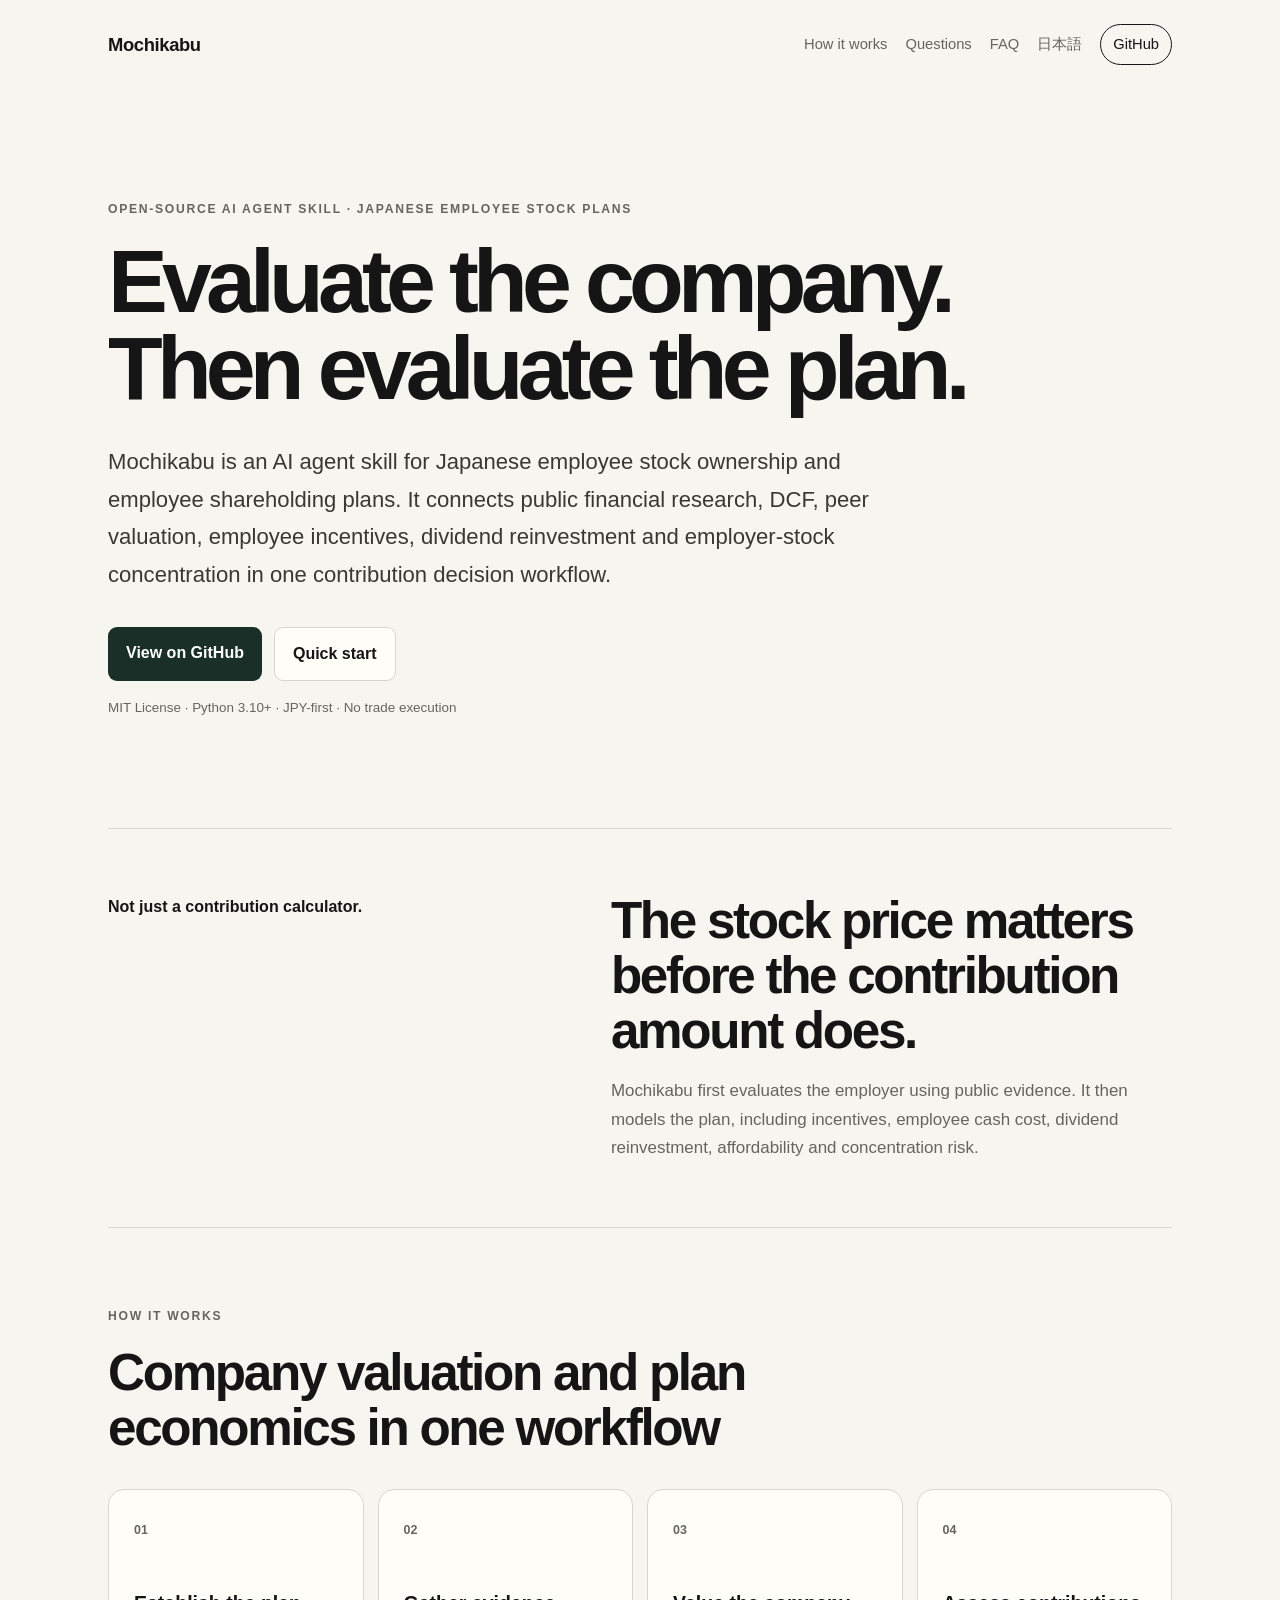
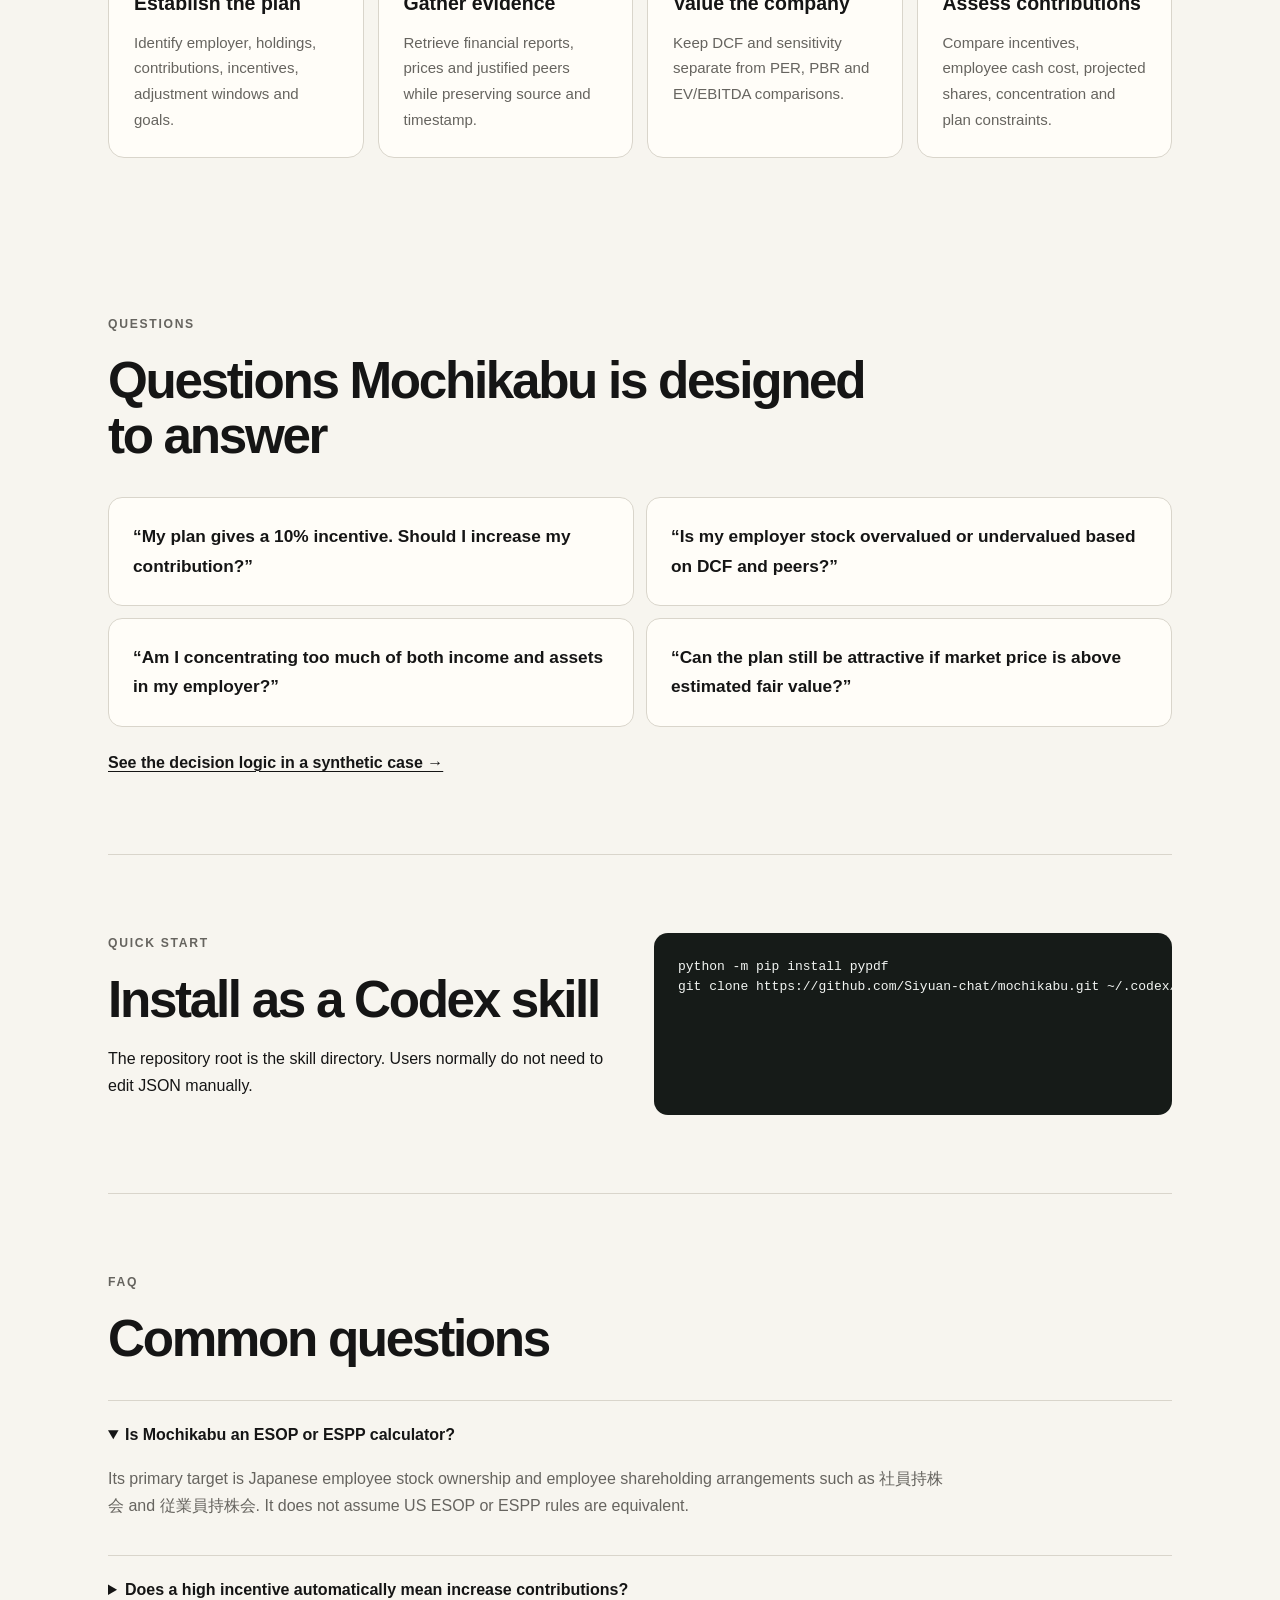
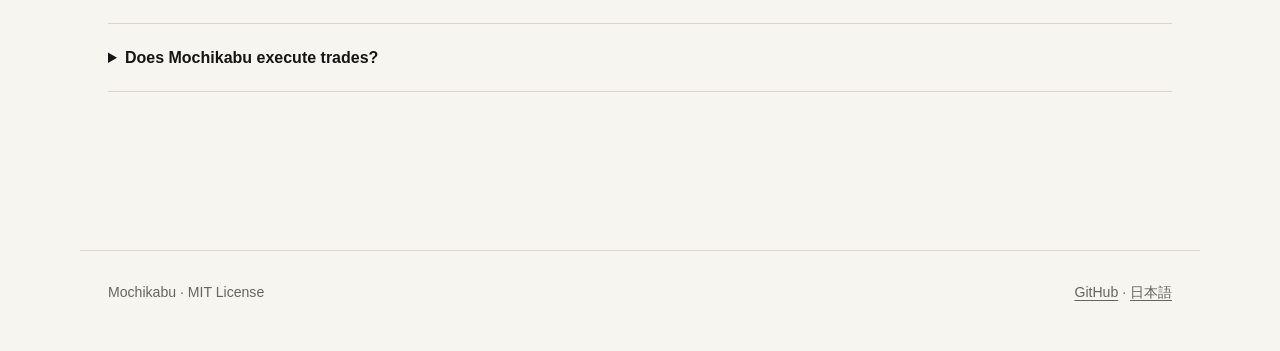
==== docs/en.html @ fea3e165 "docs: add SEO/GEO landing site and synthetic case study" ====
<!doctype html>
<html lang="en">
<head>
<meta charset="utf-8">
<meta name="viewport" content="width=device-width,initial-scale=1">
<title>Mochikabu — AI Agent Skill for Japanese Employee Stock Ownership Plans</title>
<meta name="description" content="Open-source AI agent skill for Japanese employee stock ownership and employee shareholding plans: DCF valuation, peer comparison, incentives, concentration risk and contribution planning.">
<meta name="robots" content="index,follow,max-snippet:-1">
<link rel="canonical" href="https://siyuan-chat.github.io/mochikabu/en.html">
<link rel="alternate" hreflang="ja" href="https://siyuan-chat.github.io/mochikabu/">
<link rel="alternate" hreflang="en" href="https://siyuan-chat.github.io/mochikabu/en.html">
<link rel="stylesheet" href="./style.css">
<meta property="og:type" content="website">
<meta property="og:title" content="Mochikabu — AI Agent Skill for Japanese Employee Stock Ownership Plans">
<meta property="og:description" content="Evaluate the company first, then evaluate the employee stock plan.">
<script type="application/ld+json">{"@context":"https://schema.org","@type":"SoftwareApplication","name":"Mochikabu","description":"Open-source AI agent skill for Japanese employee stock ownership and employee shareholding plans.","applicationCategory":"FinanceApplication","operatingSystem":"Cross-platform","softwareRequirements":"Python 3.10+","isAccessibleForFree":true,"offers":{"@type":"Offer","price":"0","priceCurrency":"JPY"},"license":"https://opensource.org/license/mit","codeRepository":"https://github.com/Siyuan-chat/mochikabu","url":"https://siyuan-chat.github.io/mochikabu/en.html","inLanguage":["en","ja"]}</script>
</head>
<body>
<header class="site-header">
<a class="brand" href="./">Mochikabu</a>
<nav>
<a href="#how">How it works</a>
<a href="#questions">Questions</a>
<a href="#faq">FAQ</a>
<a href="./">日本語</a>
<a class="nav-cta" href="https://github.com/Siyuan-chat/mochikabu">GitHub</a>
</nav>
</header>
<main>
<section class="hero">
<p class="eyebrow">OPEN-SOURCE AI AGENT SKILL · JAPANESE EMPLOYEE STOCK PLANS</p>
<h1>Evaluate the company.<br>Then evaluate the plan.</h1>
<p class="lead">Mochikabu is an AI agent skill for Japanese employee stock ownership and employee shareholding plans. It connects public financial research, DCF, peer valuation, employee incentives, dividend reinvestment and employer-stock concentration in one contribution decision workflow.</p>
<div class="actions">
<a class="button primary" href="https://github.com/Siyuan-chat/mochikabu">View on GitHub</a>
<a class="button secondary" href="#quickstart">Quick start</a>
</div>
<p class="micro">MIT License · Python 3.10+ · JPY-first · No trade execution</p>
</section>
<section class="statement">
<p class="kicker">Not just a contribution calculator.</p>
<div>
<h2>The stock price matters before the contribution amount does.</h2>
<p>Mochikabu first evaluates the employer using public evidence. It then models the plan, including incentives, employee cash cost, dividend reinvestment, affordability and concentration risk.</p>
</div>
</section>
<section id="how">
<div class="section-head">
<p class="eyebrow">HOW IT WORKS</p>
<h2>Company valuation and plan economics in one workflow</h2>
</div>
<div class="grid">
<article class="card">
<span class="num">01</span>
<h3>Establish the plan</h3>
<p>Identify employer, holdings, contributions, incentives, adjustment windows and goals.</p>
</article>
<article class="card">
<span class="num">02</span>
<h3>Gather evidence</h3>
<p>Retrieve financial reports, prices and justified peers while preserving source and timestamp.</p>
</article>
<article class="card">
<span class="num">03</span>
<h3>Value the company</h3>
<p>Keep DCF and sensitivity separate from PER, PBR and EV/EBITDA comparisons.</p>
</article>
<article class="card">
<span class="num">04</span>
<h3>Assess contributions</h3>
<p>Compare incentives, employee cash cost, projected shares, concentration and plan constraints.</p>
</article>
</div>
</section>
<section id="questions">
<div class="section-head">
<p class="eyebrow">QUESTIONS</p>
<h2>Questions Mochikabu is designed to answer</h2>
</div>
<div class="questions">
<p>“My plan gives a 10% incentive. Should I increase my contribution?”</p>
<p>“Is my employer stock overvalued or undervalued based on DCF and peers?”</p>
<p>“Am I concentrating too much of both income and assets in my employer?”</p>
<p>“Can the plan still be attractive if market price is above estimated fair value?”</p>
</div>
<a class="text-link" href="./case-incentive-vs-valuation.html">See the decision logic in a synthetic case →</a>
</section>
<section id="quickstart" class="quickstart">
<div>
<p class="eyebrow">QUICK START</p>
<h2>Install as a Codex skill</h2>
<p>The repository root is the skill directory. Users normally do not need to edit JSON manually.</p>
</div>
<pre>
<code>python -m pip install pypdf
git clone https://github.com/Siyuan-chat/mochikabu.git ~/.codex/skills/mochikabu</code>
</pre>
</section>
<section id="faq">
<div class="section-head">
<p class="eyebrow">FAQ</p>
<h2>Common questions</h2>
</div>
<div class="faq">
<details open>
<summary>Is Mochikabu an ESOP or ESPP calculator?</summary>
<p>Its primary target is Japanese employee stock ownership and employee shareholding arrangements such as 社員持株会 and 従業員持株会. It does not assume US ESOP or ESPP rules are equivalent.</p>
</details>
<details>
<summary>Does a high incentive automatically mean increase contributions?</summary>
<p>No. Incentives reduce effective acquisition cost, but valuation, affordability, concentration, lockups and contribution windows still matter.</p>
</details>
<details>
<summary>Does Mochikabu execute trades?</summary>
<p>No. It supports research, valuation, scenario analysis and contribution decisions, but does not place orders.</p>
</details>
</div>
</section>
</main>
<footer>
<span>Mochikabu · MIT License</span>
<span>
<a href="https://github.com/Siyuan-chat/mochikabu">GitHub</a> · <a href="./">日本語</a>
</span>
</footer>
</body>
</html>
---- docs/style.css ----
:root{--bg:#f7f5ef;--ink:#151515;--muted:#66645f;--line:#d9d5cb;--panel:#fffdf8;--accent:#192f27;--accent-soft:#dfe8e2;--max:1120px}*{box-sizing:border-box}html{scroll-behavior:smooth}body{margin:0;background:var(--bg);color:var(--ink);font-family:Inter,-apple-system,BlinkMacSystemFont,"Segoe UI","Noto Sans JP","Hiragino Kaku Gothic ProN",Meiryo,sans-serif;line-height:1.7}a{color:inherit;text-decoration-thickness:1px;text-underline-offset:3px}.site-header{max-width:var(--max);margin:auto;padding:24px 28px;display:flex;align-items:center;justify-content:space-between;gap:24px}.brand{font-size:1.15rem;font-weight:800;text-decoration:none;letter-spacing:-.02em}nav{display:flex;gap:18px;align-items:center;flex-wrap:wrap;font-size:.92rem}nav a{text-decoration:none;color:var(--muted)}.nav-cta{border:1px solid var(--ink);padding:7px 12px;border-radius:999px;color:var(--ink)}main{max-width:var(--max);margin:auto;padding:0 28px 80px}.hero{padding:110px 0 95px;max-width:930px}.eyebrow{font-size:.76rem;letter-spacing:.14em;font-weight:800;color:var(--muted);margin:0 0 18px}h1{font-size:clamp(3rem,7vw,6.8rem);line-height:.98;letter-spacing:-.065em;margin:0 0 30px;font-weight:850}.lead{font-size:clamp(1.08rem,2vw,1.38rem);max-width:820px;color:#393833;margin:0}.actions{display:flex;gap:12px;flex-wrap:wrap;margin:34px 0 16px}.button{display:inline-block;padding:12px 18px;border-radius:9px;text-decoration:none;font-weight:700}.primary{background:var(--accent);color:#fff}.secondary{border:1px solid var(--line);background:var(--panel)}.micro{font-size:.84rem;color:var(--muted)}.statement{border-top:1px solid var(--line);border-bottom:1px solid var(--line);padding:64px 0;display:grid;grid-template-columns:1fr 1.25fr;gap:54px}.statement .kicker{font-weight:800;margin:0}.statement h2,.section-head h2,.quickstart h2,.boundary h2{font-size:clamp(2rem,4vw,3.6rem);line-height:1.08;letter-spacing:-.045em;margin:0 0 18px}.statement p:last-child{font-size:1.06rem;color:var(--muted);margin:0}section{padding:78px 0}.section-head{max-width:770px;margin-bottom:34px}.grid{display:grid;grid-template-columns:repeat(4,1fr);gap:14px}.card{background:var(--panel);border:1px solid var(--line);border-radius:16px;padding:25px;min-height:250px}.card .num{font-size:.78rem;font-weight:800;color:var(--muted)}.card h3{font-size:1.22rem;margin:44px 0 10px}.card p{margin:0;color:var(--muted);font-size:.94rem}.table-wrap{overflow:auto;border:1px solid var(--line);border-radius:14px;background:var(--panel)}table{border-collapse:collapse;width:100%;min-width:620px}th,td{text-align:left;padding:17px 20px;border-bottom:1px solid var(--line)}th{font-size:.78rem;letter-spacing:.08em;text-transform:uppercase;color:var(--muted)}tr:last-child td{border-bottom:0}.questions{display:grid;grid-template-columns:1fr 1fr;gap:12px;margin-bottom:22px}.questions p{background:var(--panel);border:1px solid var(--line);border-radius:14px;padding:24px;margin:0;font-size:1.08rem;font-weight:650}.text-link{font-weight:750}.quickstart{display:grid;grid-template-columns:1fr 1fr;gap:28px;border-top:1px solid var(--line);border-bottom:1px solid var(--line)}pre{margin:0;background:#161b18;color:#f2f5f2;padding:24px;border-radius:14px;overflow:auto;line-height:1.55}.prompt{grid-column:1/-1;background:var(--accent-soft);padding:18px 22px;border-radius:12px}.faq details{border-top:1px solid var(--line);padding:20px 0}.faq details:last-child{border-bottom:1px solid var(--line)}.faq summary{font-weight:750;cursor:pointer}.faq p{max-width:850px;color:var(--muted)}.boundary{background:var(--panel);border:1px solid var(--line);border-radius:18px;padding:34px;margin-top:28px}.boundary h2{font-size:2rem}.boundary p{color:var(--muted)}footer{max-width:var(--max);margin:auto;padding:30px 28px 46px;border-top:1px solid var(--line);display:flex;justify-content:space-between;gap:20px;color:var(--muted);font-size:.88rem}.article{max-width:820px;margin:auto;padding-top:70px}.article h1{font-size:clamp(2.7rem,6vw,5.4rem)}.article h2{font-size:2rem;line-height:1.15;letter-spacing:-.03em;margin-top:58px}.article p,.article li{font-size:1.03rem}.article .note{background:var(--accent-soft);border-radius:12px;padding:18px 20px}@media(max-width:860px){.site-header{align-items:flex-start}.grid{grid-template-columns:1fr 1fr}.statement,.quickstart{grid-template-columns:1fr}.questions{grid-template-columns:1fr}.hero{padding-top:72px}}@media(max-width:560px){.site-header{display:block}nav{margin-top:14px;gap:12px}main{padding-left:20px;padding-right:20px}.grid{grid-template-columns:1fr}h1{font-size:3.35rem}footer{display:block}}
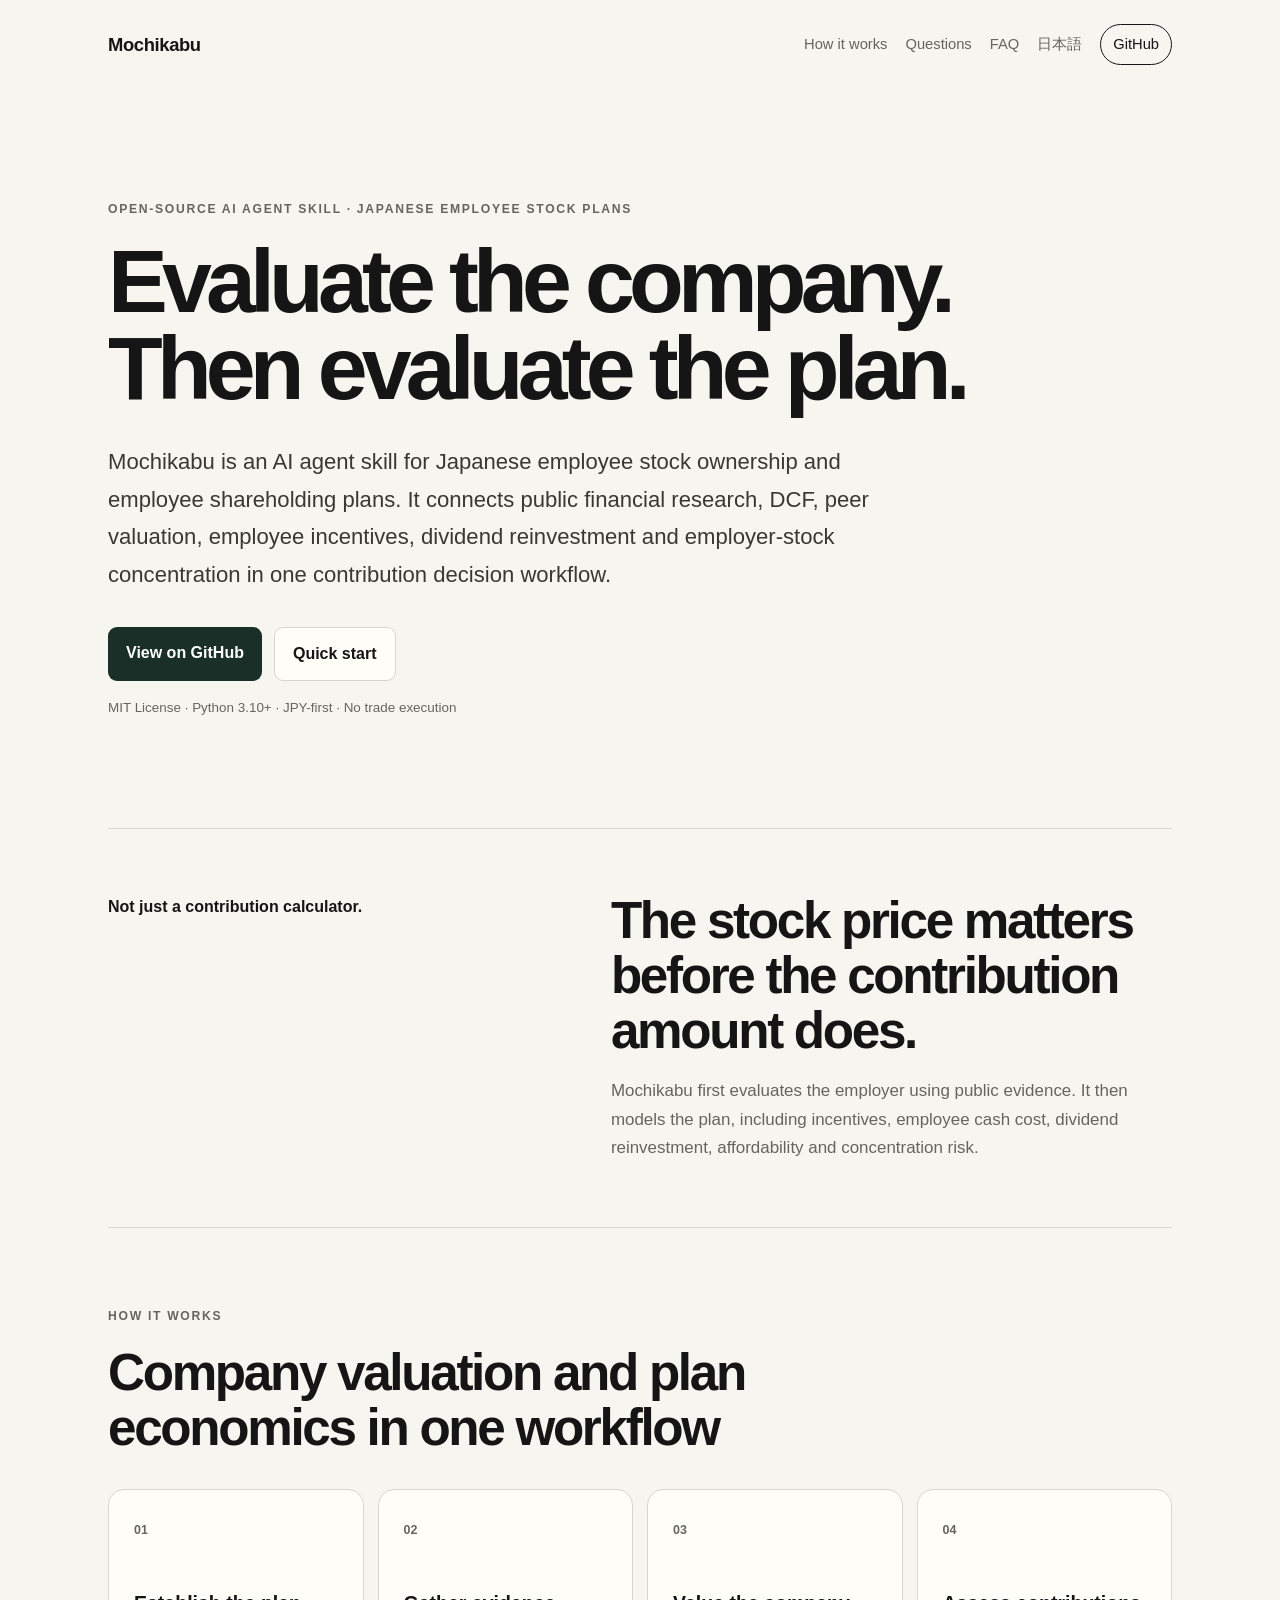
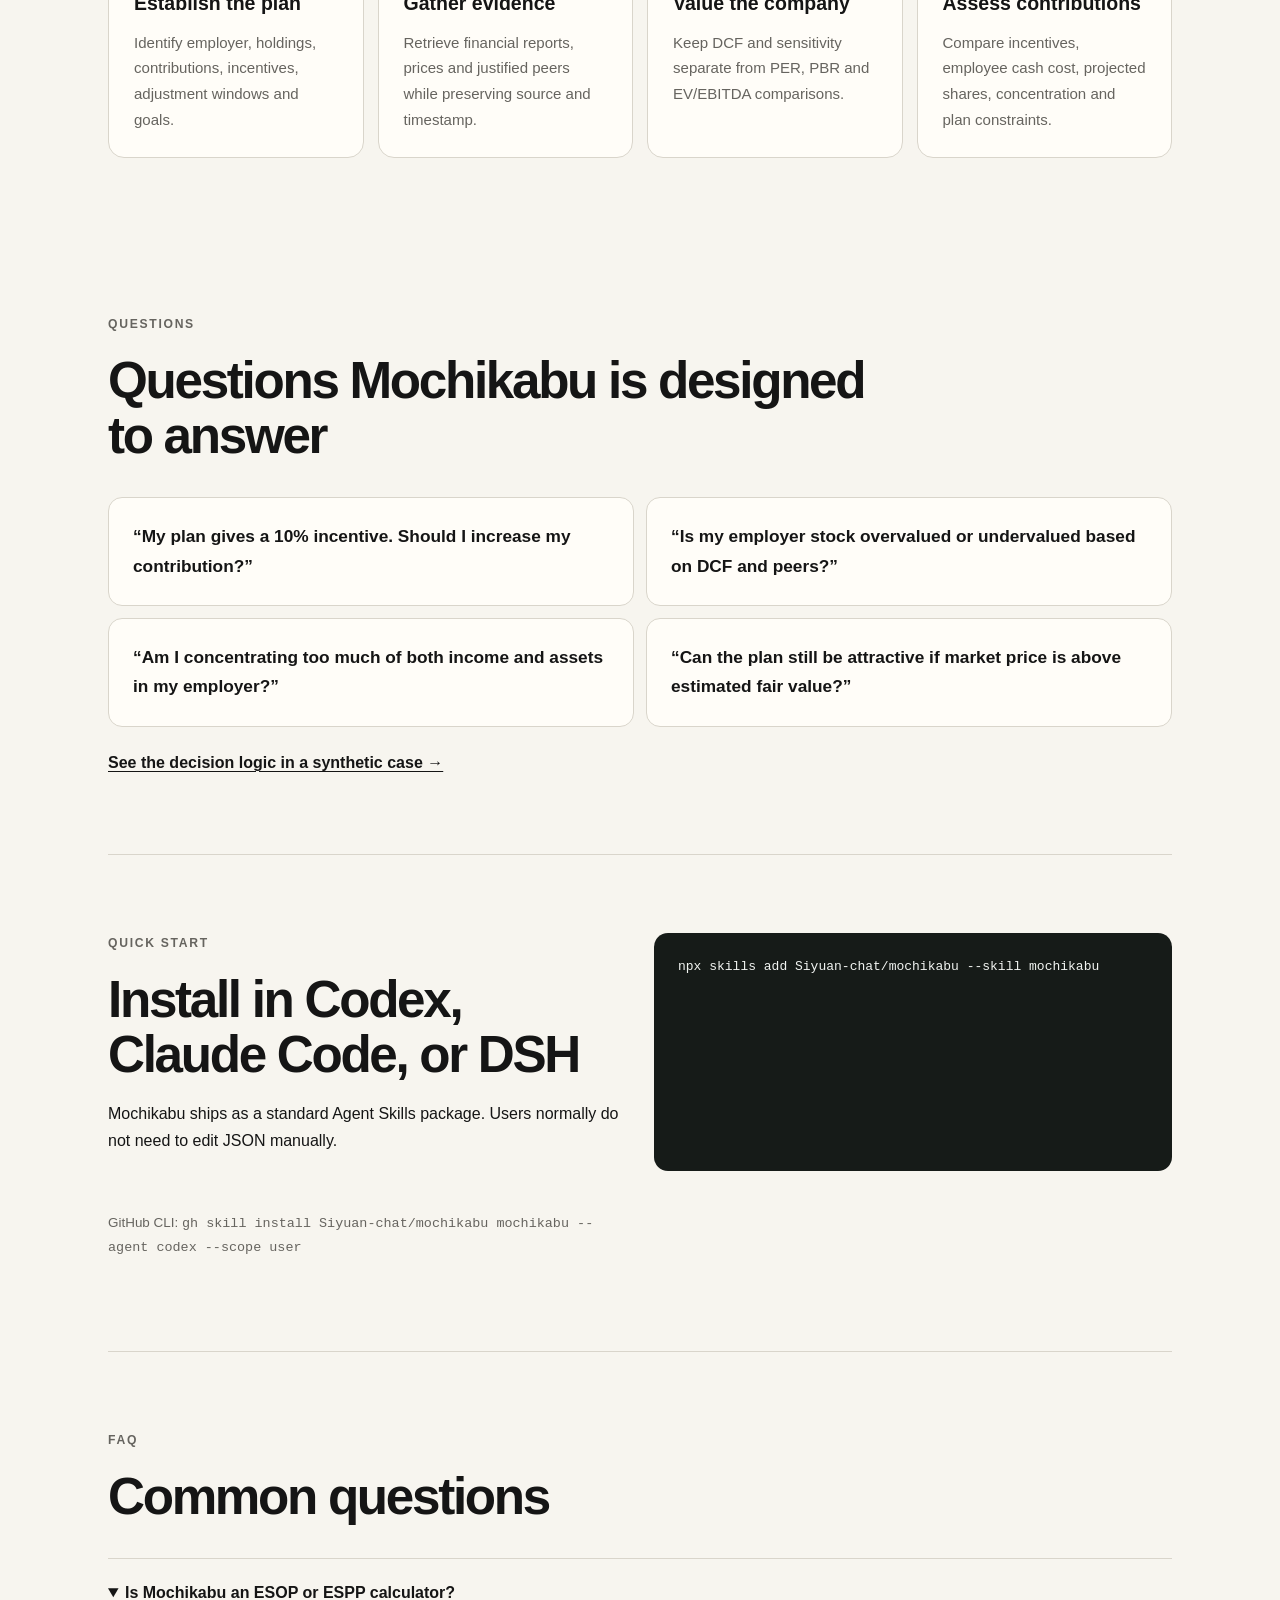
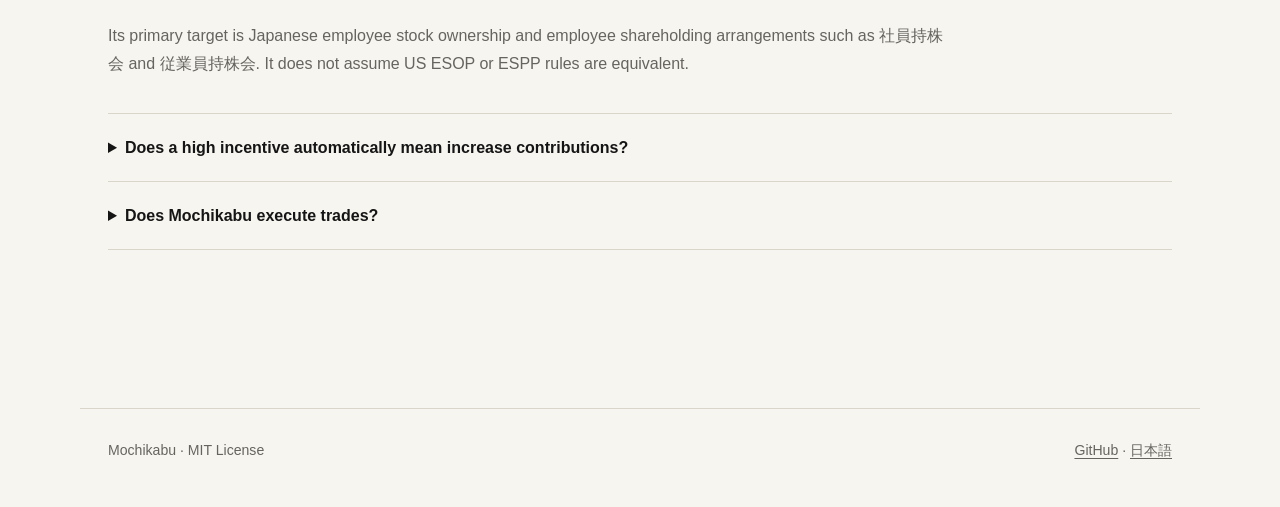
==== commit 060f2fa3: "docs: surface registry install on en.html" ====
--- a/docs/en.html
+++ b/docs/en.html
@@ -88,13 +88,13 @@
 <section id="quickstart" class="quickstart">
 <div>
 <p class="eyebrow">QUICK START</p>
-<h2>Install as a Codex skill</h2>
-<p>The repository root is the skill directory. Users normally do not need to edit JSON manually.</p>
+<h2>Install in Codex, Claude Code, or DSH</h2>
+<p>Mochikabu ships as a standard Agent Skills package. Users normally do not need to edit JSON manually.</p>
 </div>
 <pre>
-<code>python -m pip install pypdf
-git clone https://github.com/Siyuan-chat/mochikabu.git ~/.codex/skills/mochikabu</code>
+<code>npx skills add Siyuan-chat/mochikabu --skill mochikabu</code>
 </pre>
+<p class="micro">GitHub CLI: <code>gh skill install Siyuan-chat/mochikabu mochikabu --agent codex --scope user</code></p>
 </section>
 <section id="faq">
 <div class="section-head">
